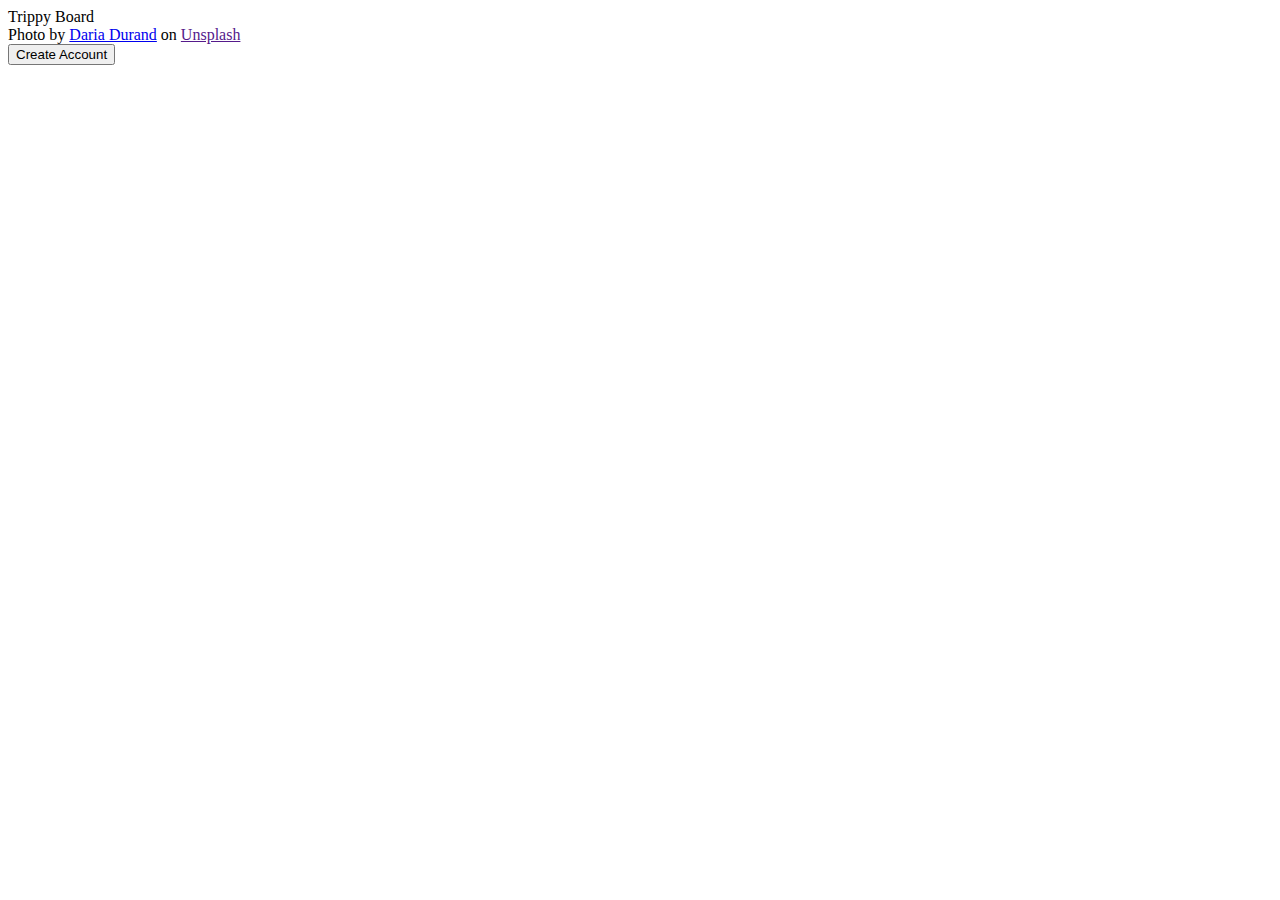
==== index.html @ 34d5bb64 "Create structure of page" ====
<!DOCTYPE html>
<html lang="en">
<head>
    <meta charset="UTF-8">
    <meta name="viewport" content="width=device-width, initial-scale=1.0">
    <title>Trippy Board Sign-Up</title>
    <link rel="stylesheet" href="style.css">
    <link rel="stylesheet" href="../shared-resources/normalize.css">
    <link rel="preconnect" href="https://fonts.googleapis.com">
    <link rel="preconnect" href="https://fonts.gstatic.com" crossorigin>
    <link href="https://fonts.googleapis.com/css2?family=Noto+Sans:ital,wght@0,100..900;1,100..900&display=swap" rel="stylesheet">
</head>
<body>
    <div class="left-side">
        <div class="image-container">
            <div class="title">Trippy Board</div>
            <div class="credit">Photo by <a href="https://unsplash.com/photos/red-blue-and-yellow-light-pBgk59b9CNs">Daria Durand</a> on <a href="">Unsplash</a></div>    
        </div>
    </div>

    <div class="right-side">
        <form action="">

        </form>
    
        <button>Create Account</button>
    
        <div class="login">
            
        </div>
    
    </div>
</body>
</html>
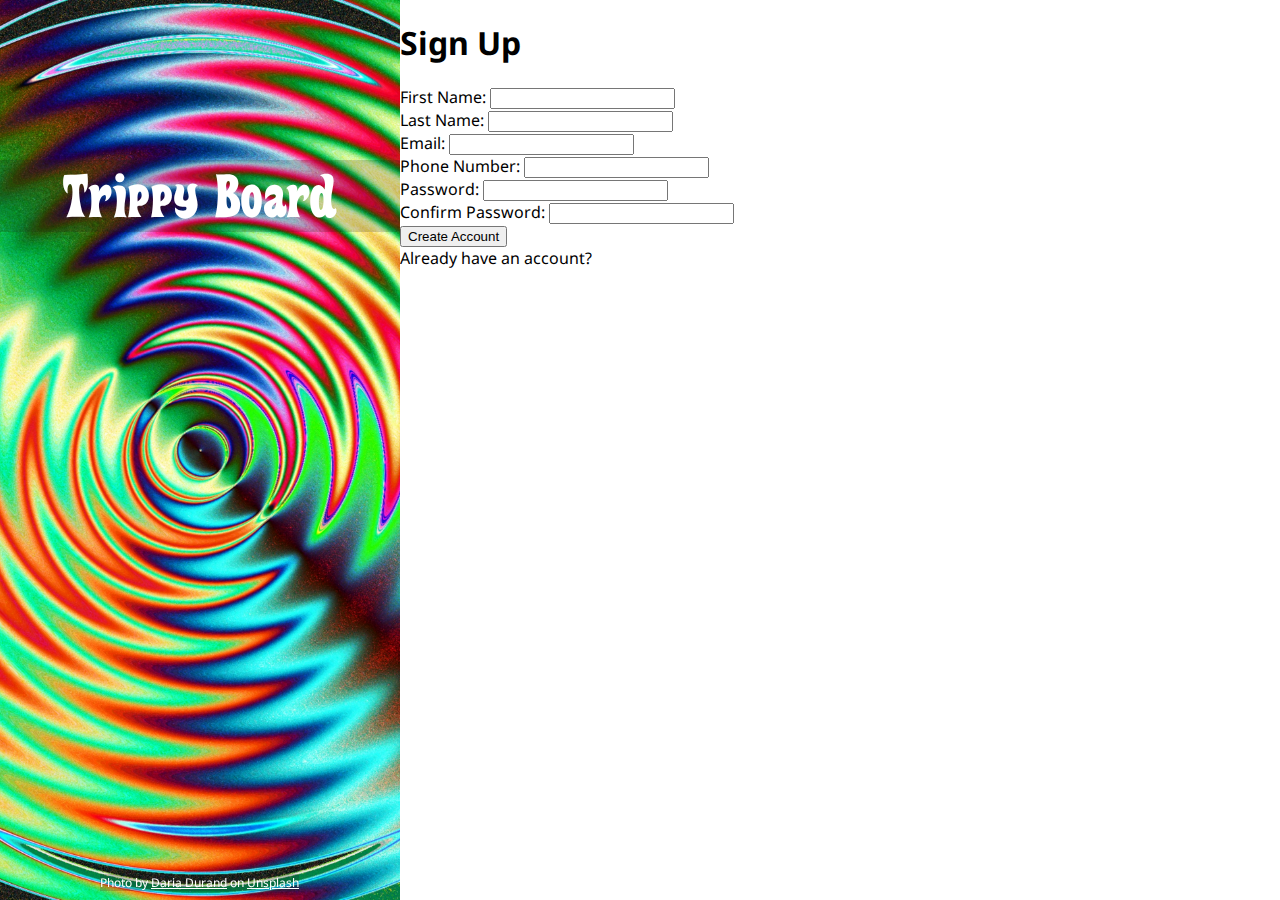
==== commit 6bc36f1a: "Create additional containers for right size elements" ====
--- a/index.html
+++ b/index.html
@@ -3,7 +3,7 @@
 <head>
     <meta charset="UTF-8">
     <meta name="viewport" content="width=device-width, initial-scale=1.0">
-    <title>Trippy Board Sign-Up</title>
+    <title>Trippy Board | Sign-Up</title>
     <link rel="stylesheet" href="style.css">
     <link rel="stylesheet" href="../shared-resources/normalize.css">
     <link rel="preconnect" href="https://fonts.googleapis.com">
@@ -14,21 +14,52 @@
     <div class="left-side">
         <div class="image-container">
             <div class="title">Trippy Board</div>
-            <div class="credit">Photo by <a href="https://unsplash.com/photos/red-blue-and-yellow-light-pBgk59b9CNs">Daria Durand</a> on <a href="">Unsplash</a></div>    
+            <div class="credit">Photo by <a href="https://unsplash.com/photos/red-blue-and-yellow-light-pBgk59b9CNs">Daria Durand</a> on <a href="https://unsplash.com/">Unsplash</a></div>    
         </div>
     </div>
 
     <div class="right-side">
-        <form action="">
-
-        </form>
-    
-        <button>Create Account</button>
-    
-        <div class="login">
-            
-        </div>
-    
+        <div class="container">
+            <h1>Sign Up</h1>
+            <form action="#">
+                <div class="name-container">
+                    <div class="form-input">
+                        <label for="first_name">First Name:</label>
+                        <input type="text" id="first_name" name="first_name">
+                    </div>
+                    <div class="form-input">
+                        <label for="last_name">Last Name:</label>
+                        <input type="text" id="last_name" name="last_name">
+                    </div>    
+                </div>
+                <div class="details-container">
+                    <div class="form-input">
+                        <label for="email">Email:</label>
+                        <input type="email" id="email" name="email">
+                    </div>
+                    <div class="form-input">
+                        <label for="phone_number">Phone Number:</label>
+                        <input type="tel" id="phone_number" name="phone_number">
+                    </div>    
+                </div>
+                <div class="password-container">
+                    <div class="form-input">
+                        <label for="password">Password:</label>
+                        <input type="password" id="password" name="password">
+                    </div>
+                    <div class="form-input">
+                        <label for="confirm_password">Confirm Password:</label>
+                        <input type="password" id="confirm_password" name="confirm_password">
+                    </div>    
+                </div>
+            </form>
+        
+            <button id="create-btn">Create Account</button>
+        
+            <div class="login">
+                Already have an account? <a href="login.html">Log in</a>
+            </div>    
+        </div>   
     </div>
 </body>
 </html>--- a/style.css
+++ b/style.css
@@ -0,0 +1,59 @@
+:root {
+    font-family: "Noto Sans", sans-serif;
+    --background-color: rgba(29, 29, 29, 0.2);
+}
+
+@font-face {
+    font-family: "Heavy Heap";
+    src: url("fonts/heavy-heap-rg.otf") format("opentype"), /* Modern Browsers */
+         url("fonts/heavy-heap-rg.ttf") format("truetype"); /* Legacy Browsers */
+}
+
+body {
+    margin: 0;
+    display: flex;
+}
+
+.left-side {
+    display: flex;
+    flex-direction: column;
+    max-width: 400px;
+    min-height: 100vh;
+    flex: 1;
+}
+
+.image-container {
+    display: inline-block;
+    background-image: url("side-pic.jpg");
+    background-color: #cccccc;
+    -webkit-background-size: cover;
+    -moz-background-size: cover;
+    -o-background-size: cover;
+    background-size: cover;
+    color: white;
+    background-position: center;
+    background-repeat: no-repeat;
+    border: none;
+    height: 100vh;
+    min-width: 400px;
+    text-align: center;
+}
+
+.title {
+    font-size: 60px;
+    margin-top: 40%;
+    font-family: "Heavy Heap";
+    background-color: var(--background-color, #1d1d1d);
+}
+
+.credit {
+    position: fixed;
+    bottom: 1%;
+    left: 100px;
+    background-color: var(--background-color, #1d1d1d);
+    font-size: 12px;
+}
+
+a {
+    color: white;
+}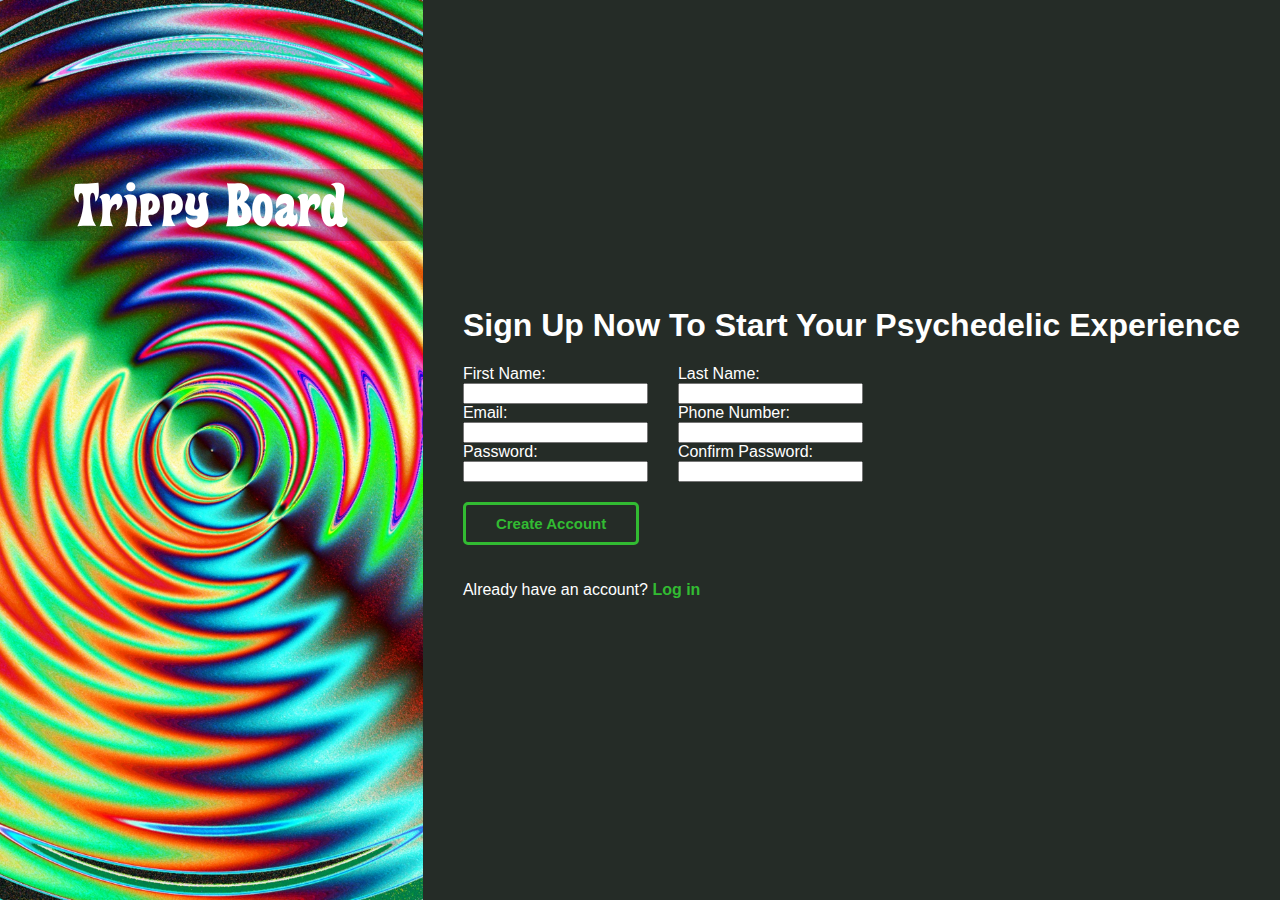
==== commit b684a5f7: "Remove credit, update sign up message, and change font to Roboto" ====
--- a/index.html
+++ b/index.html
@@ -8,19 +8,18 @@
     <link rel="stylesheet" href="../shared-resources/normalize.css">
     <link rel="preconnect" href="https://fonts.googleapis.com">
     <link rel="preconnect" href="https://fonts.gstatic.com" crossorigin>
-    <link href="https://fonts.googleapis.com/css2?family=Noto+Sans:ital,wght@0,100..900;1,100..900&display=swap" rel="stylesheet">
+    <link href="https://fonts.googleapis.com/css2?family=Roboto:ital,wght@0,100;0,300;0,400;0,500;0,700;0,900;1,100;1,300;1,400;1,500;1,700;1,900&display=swap" rel="stylesheet">
 </head>
 <body>
     <div class="left-side">
         <div class="image-container">
-            <div class="title">Trippy Board</div>
-            <div class="credit">Photo by <a href="https://unsplash.com/photos/red-blue-and-yellow-light-pBgk59b9CNs">Daria Durand</a> on <a href="https://unsplash.com/">Unsplash</a></div>    
+            <div class="title">Trippy Board</div>  
         </div>
     </div>
 
     <div class="right-side">
         <div class="container">
-            <h1>Sign Up</h1>
+            <h1>Sign Up Now To Start Your Psychedelic Experience</h1>
             <form action="#">
                 <div class="name-container">
                     <div class="form-input">
@@ -56,9 +55,7 @@
         
             <button id="create-btn">Create Account</button>
         
-            <div class="login">
-                Already have an account? <a href="login.html">Log in</a>
-            </div>    
+            <p class="login">Already have an account? <a href="">Log in</a></p>
         </div>   
     </div>
 </body>
--- a/style.css
+++ b/style.css
@@ -1,6 +1,12 @@
 :root {
+    --background-color: rgb(37, 44, 39);
+    --text-color: rgba(29, 29, 29, 0.2);
+    --font-color: rgb(255, 255, 255);
+    --go-color: rgb(50, 187, 50);
     font-family: "Noto Sans", sans-serif;
-    --background-color: rgba(29, 29, 29, 0.2);
+    background-color: var(--background-color);
+    color: var(--font-color);
+
 }
 
 @font-face {
@@ -17,7 +23,7 @@
 .left-side {
     display: flex;
     flex-direction: column;
-    max-width: 400px;
+    max-width: 450px;
     min-height: 100vh;
     flex: 1;
 }
@@ -43,17 +49,62 @@
     font-size: 60px;
     margin-top: 40%;
     font-family: "Heavy Heap";
-    background-color: var(--background-color, #1d1d1d);
+    background-color: var(--text-color, #1d1d1d);
 }
 
 .credit {
     position: fixed;
     bottom: 1%;
     left: 100px;
-    background-color: var(--background-color, #1d1d1d);
+    background-color: var(--text-color, #1d1d1d);
     font-size: 12px;
 }
 
-a {
-    color: white;
+.credit > a {
+    color: var(--font-color);
+}
+
+.login > a {
+    color: var(--go-color);
+    font-weight: bold;
+    text-decoration: none;
+}
+
+.forgot-password > a {
+    color: black;
+}
+
+.right-side {
+    display: flex;
+    flex-direction: column;
+    justify-content: center;
+    align-items: center;
+    padding: 40px;
+}
+
+.container {
+    margin: auto;
+}
+
+.name-container, .details-container, .password-container {
+    display: flex;
+    gap: 30px;
+    justify-content: flex-start;
+}
+
+.form-input {
+    display: flex;
+    flex-direction: column;
+}
+
+#create-btn {
+    margin: 20px 0;
+    padding: 10px 30px;
+    font-size: 15px;
+    background-color: var(--background-color);
+    color: var(--go-color);
+    font-weight: bold;
+    border: none;
+    border-radius: 5px;
+    border-style: solid;
 }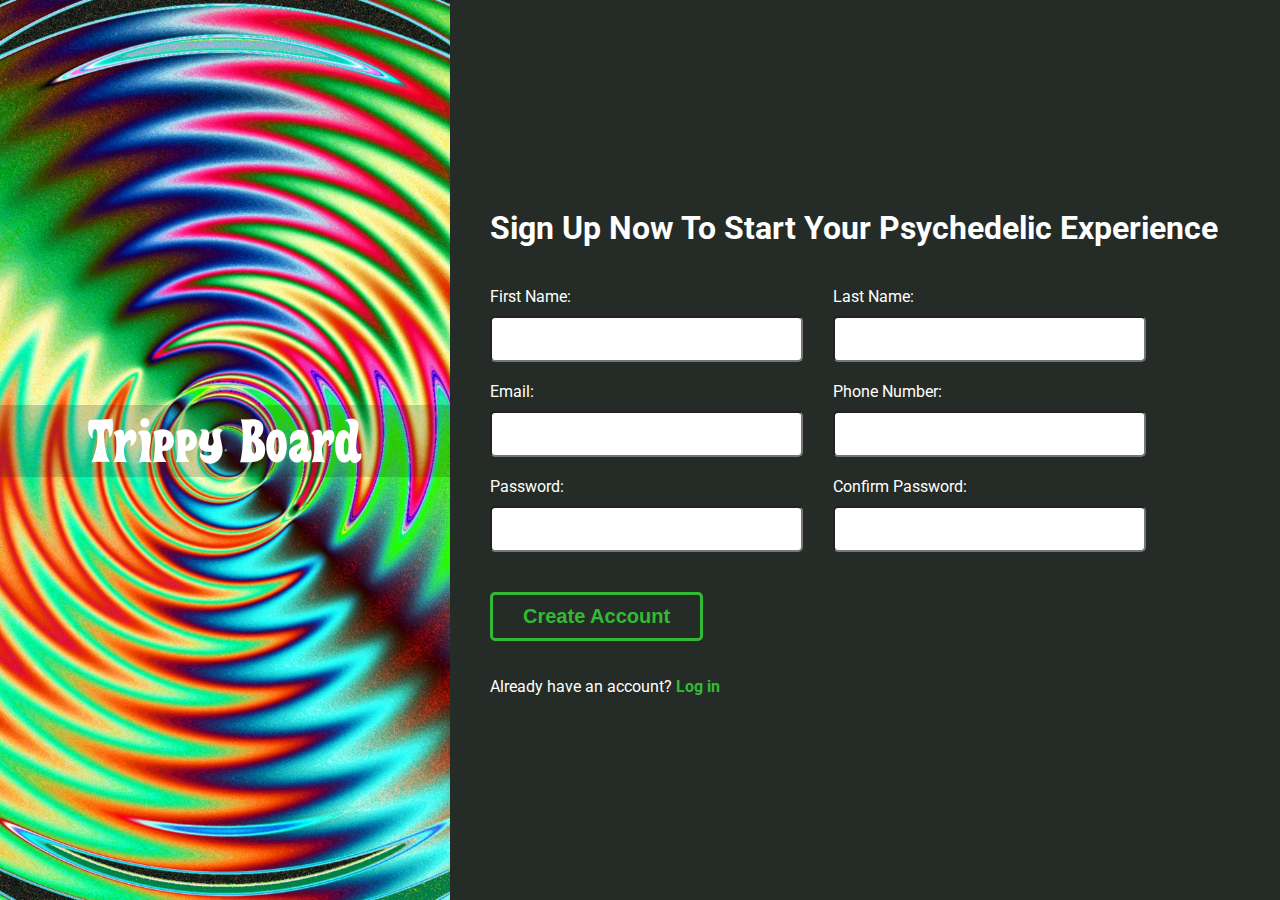
==== commit f7139db4: "Remove link to login page" ====
--- a/index.html
+++ b/index.html
@@ -55,7 +55,7 @@
         
             <button id="create-btn">Create Account</button>
         
-            <p class="login">Already have an account? <a href="">Log in</a></p>
+            <p class="login">Already have an account? <a href="#">Log in</a></p>
         </div>   
     </div>
 </body>
--- a/style.css
+++ b/style.css
@@ -3,10 +3,8 @@
     --text-color: rgba(29, 29, 29, 0.2);
     --font-color: rgb(255, 255, 255);
     --go-color: rgb(50, 187, 50);
-    font-family: "Noto Sans", sans-serif;
+    font-family: "Roboto", sans-serif;
     background-color: var(--background-color);
-    color: var(--font-color);
-
 }
 
 @font-face {
@@ -16,6 +14,9 @@
 }
 
 body {
+    width: 100%;
+    height: 100%;
+    padding: 0;
     margin: 0;
     display: flex;
 }
@@ -41,27 +42,15 @@
     background-repeat: no-repeat;
     border: none;
     height: 100vh;
-    min-width: 400px;
+    max-width: 500px;
     text-align: center;
 }
 
 .title {
     font-size: 60px;
-    margin-top: 40%;
+    margin-top: 45vh;
     font-family: "Heavy Heap";
     background-color: var(--text-color, #1d1d1d);
-}
-
-.credit {
-    position: fixed;
-    bottom: 1%;
-    left: 100px;
-    background-color: var(--text-color, #1d1d1d);
-    font-size: 12px;
-}
-
-.credit > a {
-    color: var(--font-color);
 }
 
 .login > a {
@@ -75,15 +64,19 @@
 }
 
 .right-side {
+    color: var(--font-color);
     display: flex;
     flex-direction: column;
     justify-content: center;
-    align-items: center;
+}
+
+.container {
+    margin: 0 auto;
     padding: 40px;
 }
 
-.container {
-    margin: auto;
+h1 {
+    margin-bottom: 40px;
 }
 
 .name-container, .details-container, .password-container {
@@ -95,12 +88,21 @@
 .form-input {
     display: flex;
     flex-direction: column;
+    gap: 10px;
+}
+
+input {
+    height: 40px;
+    width: 300px;
+    border-radius: 5px;
+    margin-bottom: 20px;
+    padding-left: 7px;
 }
 
 #create-btn {
     margin: 20px 0;
     padding: 10px 30px;
-    font-size: 15px;
+    font-size: 20px;
     background-color: var(--background-color);
     color: var(--go-color);
     font-weight: bold;
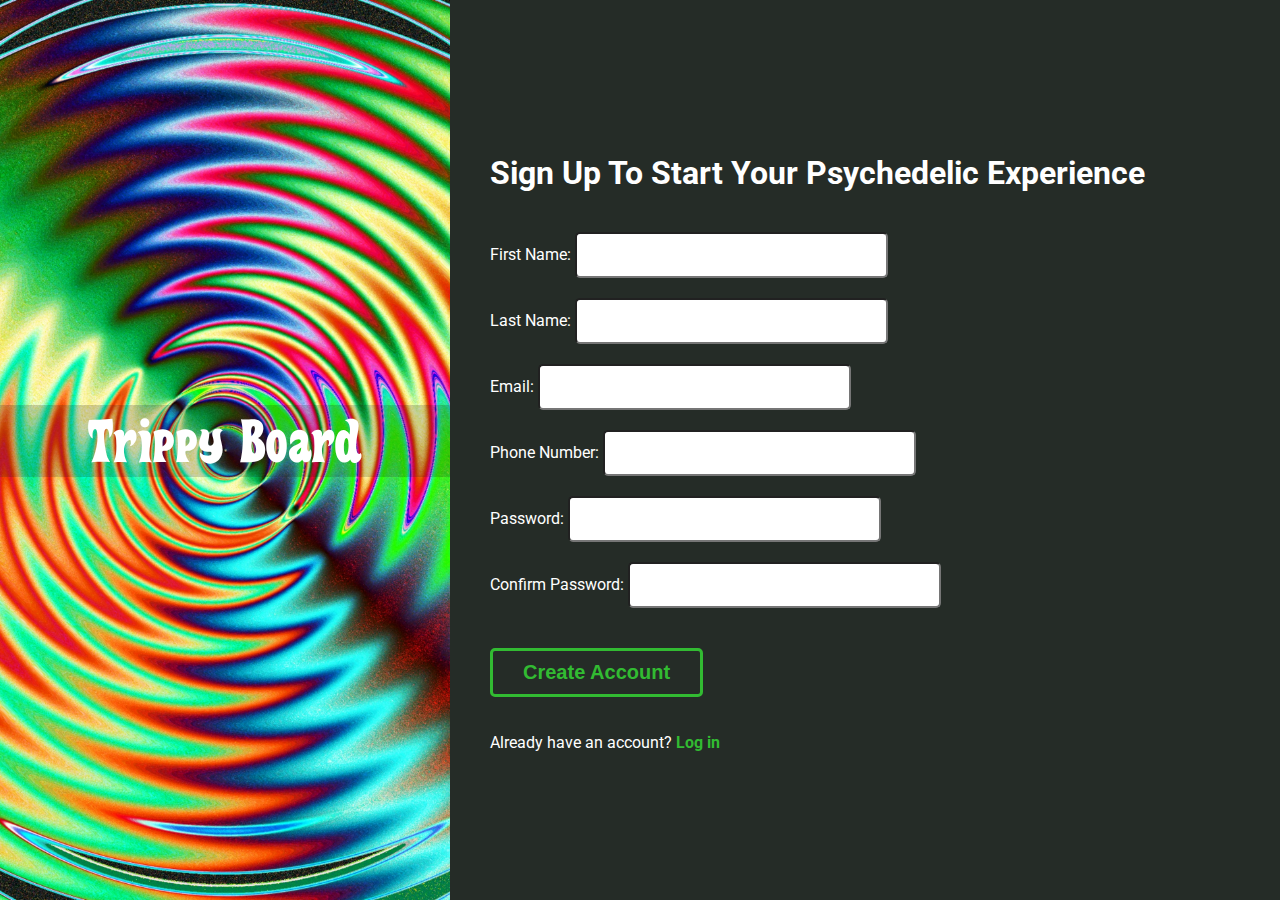
==== commit af14963d: "Create separate containers per form element" ====
--- a/index.html
+++ b/index.html
@@ -16,41 +16,34 @@
             <div class="title">Trippy Board</div>  
         </div>
     </div>
-
     <div class="right-side">
         <div class="container">
-            <h1>Sign Up Now To Start Your Psychedelic Experience</h1>
+            <h1>Sign Up To Start Your Psychedelic Experience</h1>
             <form action="#">
-                <div class="name-container">
-                    <div class="form-input">
-                        <label for="first_name">First Name:</label>
-                        <input type="text" id="first_name" name="first_name">
-                    </div>
-                    <div class="form-input">
-                        <label for="last_name">Last Name:</label>
-                        <input type="text" id="last_name" name="last_name">
-                    </div>    
+                <div class="form-container">
+                    <label for="first_name">First Name:</label>
+                    <input type="text" id="first_name" name="first_name">
                 </div>
-                <div class="details-container">
-                    <div class="form-input">
-                        <label for="email">Email:</label>
-                        <input type="email" id="email" name="email">
-                    </div>
-                    <div class="form-input">
-                        <label for="phone_number">Phone Number:</label>
-                        <input type="tel" id="phone_number" name="phone_number">
-                    </div>    
+                <div class="form-container">
+                    <label for="last_name">Last Name:</label>
+                    <input type="text" id="last_name" name="last_name">
                 </div>
-                <div class="password-container">
-                    <div class="form-input">
-                        <label for="password">Password:</label>
-                        <input type="password" id="password" name="password">
-                    </div>
-                    <div class="form-input">
-                        <label for="confirm_password">Confirm Password:</label>
-                        <input type="password" id="confirm_password" name="confirm_password">
-                    </div>    
+                <div class="form-container">
+                    <label for="email">Email:</label>
+                    <input type="email" id="email" name="email">
                 </div>
+                <div class="form-container">
+                    <label for="phone">Phone Number:</label>
+                    <input type="tel" id="phone" name="phone">
+                </div>
+                <div class="form-container">
+                    <label for="password">Password:</label>
+                    <input type="password" id="password" name="password">
+                </div>
+                <div class="form-container">
+                    <label for="confirm_password">Confirm Password:</label>
+                    <input type="password" id="confirm_password" name="confirm_password">
+                </div> 
             </form>
         
             <button id="create-btn">Create Account</button>
--- a/style.css
+++ b/style.css
@@ -3,6 +3,7 @@
     --text-color: rgba(29, 29, 29, 0.2);
     --font-color: rgb(255, 255, 255);
     --go-color: rgb(50, 187, 50);
+    --light-go-color: hsl(120, 58%, 76%);
     font-family: "Roboto", sans-serif;
     background-color: var(--background-color);
 }
@@ -109,4 +110,12 @@
     border: none;
     border-radius: 5px;
     border-style: solid;
+}
+
+#create-btn:hover {
+    cursor: pointer;
+}
+
+#create-btn:active {
+    color: var(--light-go-color);
 }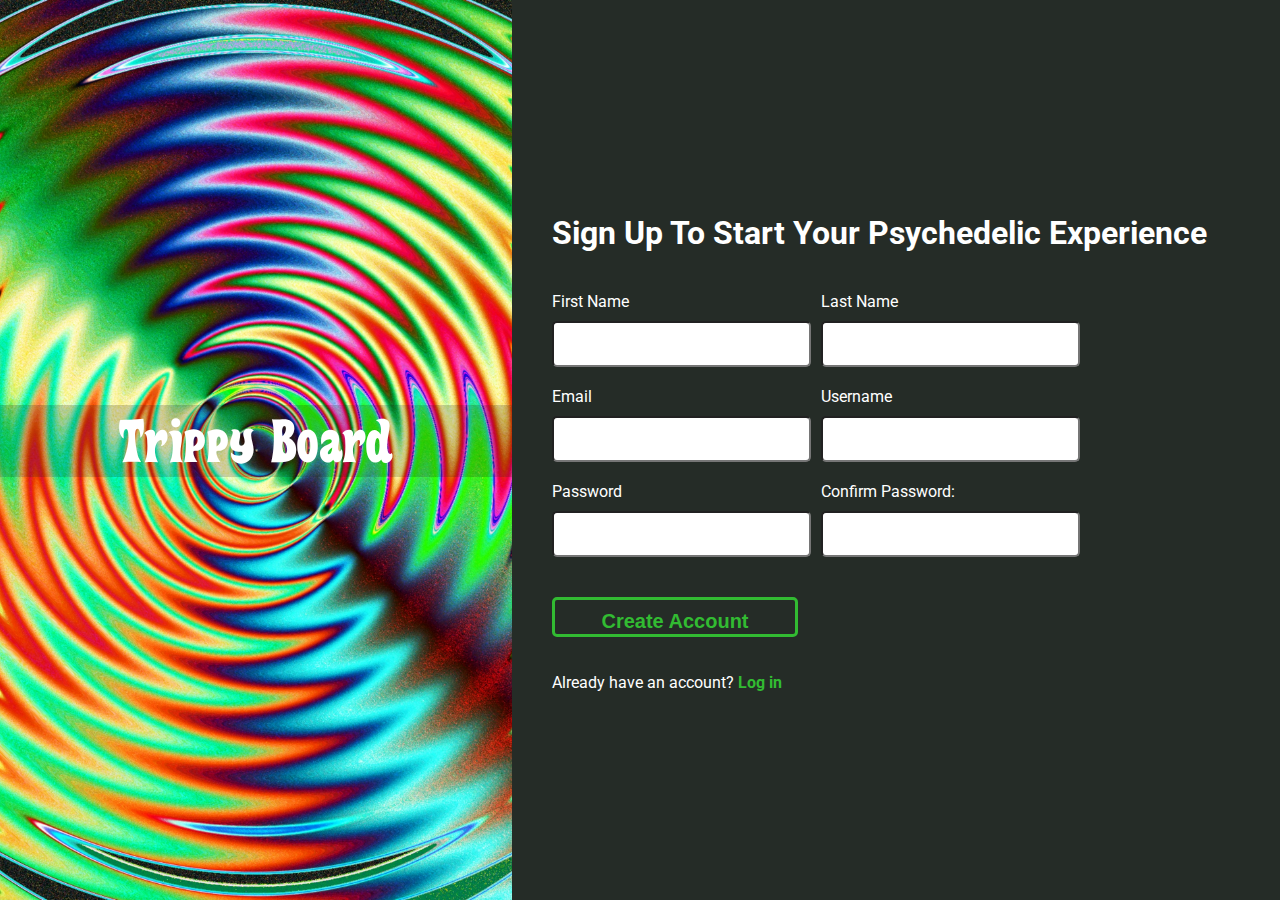
==== commit d2ee718a: "Add form validation" ====
--- a/index.html
+++ b/index.html
@@ -19,35 +19,33 @@
     <div class="right-side">
         <div class="container">
             <h1>Sign Up To Start Your Psychedelic Experience</h1>
-            <form action="#">
+            <form>
                 <div class="form-container">
-                    <label for="first_name">First Name:</label>
-                    <input type="text" id="first_name" name="first_name">
+                    <label for="first_name">First Name</label>
+                    <input type="text" id="first_name" name="first_name" required>
                 </div>
                 <div class="form-container">
-                    <label for="last_name">Last Name:</label>
-                    <input type="text" id="last_name" name="last_name">
+                    <label for="last_name">Last Name</label>
+                    <input type="text" id="last_name" name="last_name" required>
                 </div>
                 <div class="form-container">
-                    <label for="email">Email:</label>
-                    <input type="email" id="email" name="email">
+                    <label for="email">Email</label>
+                    <input type="email" id="email" name="email" required>
                 </div>
                 <div class="form-container">
-                    <label for="phone">Phone Number:</label>
-                    <input type="tel" id="phone" name="phone">
+                    <label for="username">Username</label>
+                    <input type="text" id="username" name="username" required>
                 </div>
                 <div class="form-container">
-                    <label for="password">Password:</label>
-                    <input type="password" id="password" name="password">
+                    <label for="username">Password</label>
+                    <input type="password" id="password" name="password" pattern="(?=.*\d)(?=.*[a-z])(?=.*[A-Z]).{8,}" required>
                 </div>
                 <div class="form-container">
                     <label for="confirm_password">Confirm Password:</label>
-                    <input type="password" id="confirm_password" name="confirm_password">
+                    <input type="password" id="confirm_password" name="confirm_password" pattern="(?=.*\d)(?=.*[a-z])(?=.*[A-Z]).{8,}" required>
                 </div> 
+                <input type="submit" id="create-btn" value="Create Account">
             </form>
-        
-            <button id="create-btn">Create Account</button>
-        
             <p class="login">Already have an account? <a href="#">Log in</a></p>
         </div>   
     </div>
--- a/style.css
+++ b/style.css
@@ -10,40 +10,36 @@
 
 @font-face {
     font-family: "Heavy Heap";
-    src: url("fonts/heavy-heap-rg.otf") format("opentype"), /* Modern Browsers */
-         url("fonts/heavy-heap-rg.ttf") format("truetype"); /* Legacy Browsers */
+    src: url("fonts/heavy-heap-rg.otf") format("opentype")
+}
+
+html, body {
+    width: 100%;
+    height: 100%;
+    margin: 0;
+    padding: 0;
 }
 
 body {
-    width: 100%;
-    height: 100%;
-    padding: 0;
-    margin: 0;
     display: flex;
+    flex-wrap: wrap;
 }
 
 .left-side {
-    display: flex;
-    flex-direction: column;
-    max-width: 450px;
-    min-height: 100vh;
-    flex: 1;
+    width: 40%;
 }
 
 .image-container {
     display: inline-block;
     background-image: url("side-pic.jpg");
     background-color: #cccccc;
-    -webkit-background-size: cover;
-    -moz-background-size: cover;
-    -o-background-size: cover;
     background-size: cover;
     color: white;
     background-position: center;
     background-repeat: no-repeat;
     border: none;
     height: 100vh;
-    max-width: 500px;
+    width: 40vw;
     text-align: center;
 }
 
@@ -65,14 +61,19 @@
 }
 
 .right-side {
+    width: 60%;
     color: var(--font-color);
     display: flex;
     flex-direction: column;
     justify-content: center;
 }
 
+form {
+    display: flex;
+    flex-flow: row wrap;
+}
+
 .container {
-    margin: 0 auto;
     padding: 40px;
 }
 
@@ -80,22 +81,18 @@
     margin-bottom: 40px;
 }
 
-.name-container, .details-container, .password-container {
-    display: flex;
-    gap: 30px;
-    justify-content: flex-start;
-}
-
-.form-input {
+.form-container {
     display: flex;
     flex-direction: column;
     gap: 10px;
+    justify-content: center;
 }
 
 input {
     height: 40px;
-    width: 300px;
+    width: calc(20vw - 10px);
     border-radius: 5px;
+    margin-right: 10px;
     margin-bottom: 20px;
     padding-left: 7px;
 }
@@ -118,4 +115,38 @@
 
 #create-btn:active {
     color: var(--light-go-color);
-}+}
+
+@media (max-width: 768px) {
+    .left-side, .right-side {
+        width: 100%;
+    }
+    
+    .image-container {
+        width: 100vw;
+        height: 30vh;
+    }
+
+    .title {
+        margin-top: 20vw;
+    }
+
+    .container {
+        display: flex;
+        flex-direction: column;
+        justify-content: center;
+        align-items: center;
+    }
+
+    h1 {
+        text-align: center;
+    }
+
+    form {
+        display: inline;
+    }
+
+    input {
+        width: 50vw;
+    }
+}
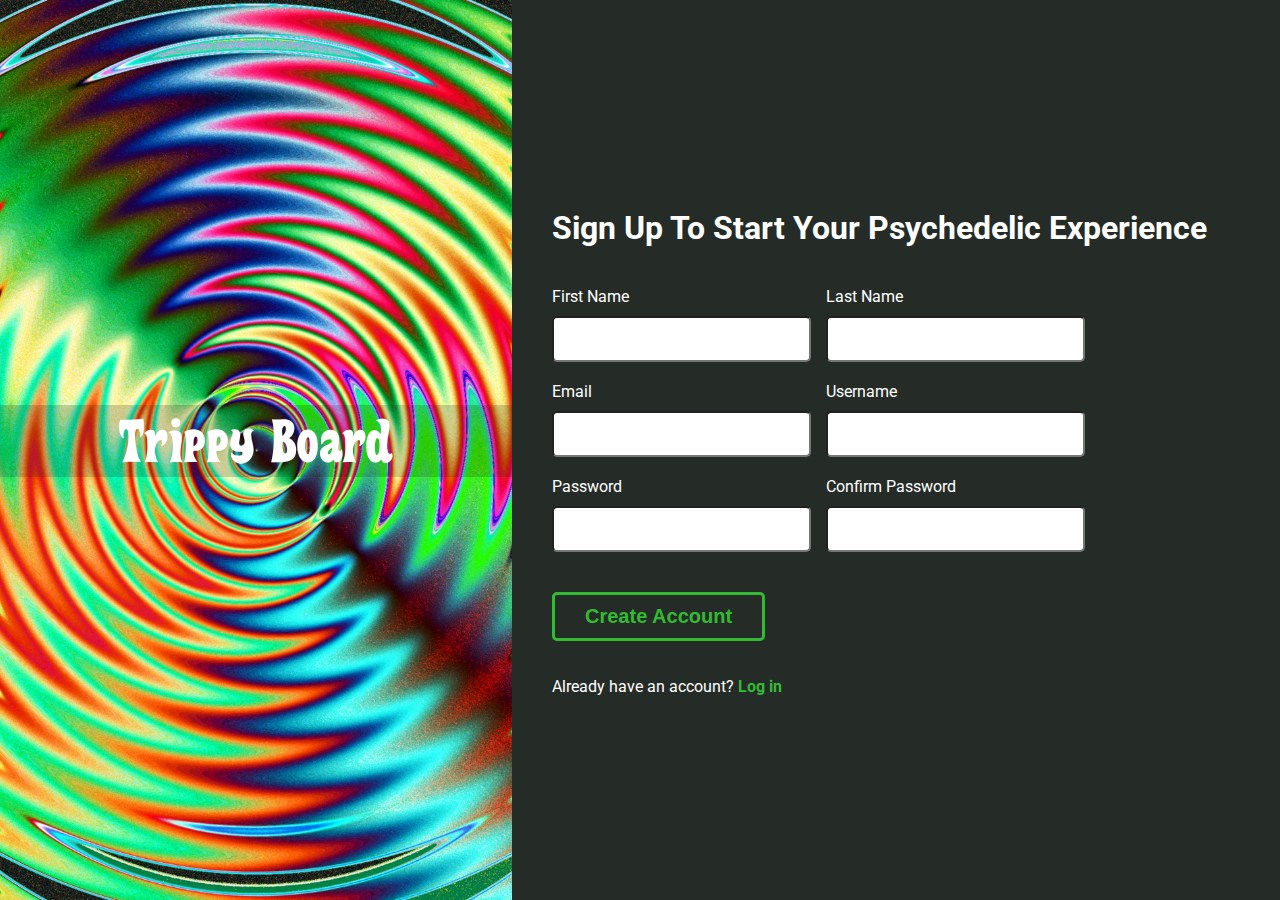
==== commit 30dcd44e: "Remove colon from 'Confirm Password" ====
--- a/index.html
+++ b/index.html
@@ -41,7 +41,7 @@
                     <input type="password" id="password" name="password" pattern="(?=.*\d)(?=.*[a-z])(?=.*[A-Z]).{8,}" required>
                 </div>
                 <div class="form-container">
-                    <label for="confirm_password">Confirm Password:</label>
+                    <label for="confirm_password">Confirm Password</label>
                     <input type="password" id="confirm_password" name="confirm_password" pattern="(?=.*\d)(?=.*[a-z])(?=.*[A-Z]).{8,}" required>
                 </div> 
                 <input type="submit" id="create-btn" value="Create Account">
--- a/style.css
+++ b/style.css
@@ -88,11 +88,11 @@
     justify-content: center;
 }
 
-input {
+.form-container > input {
     height: 40px;
     width: calc(20vw - 10px);
     border-radius: 5px;
-    margin-right: 10px;
+    margin-right: 15px;
     margin-bottom: 20px;
     padding-left: 7px;
 }
@@ -146,7 +146,16 @@
         display: inline;
     }
 
-    input {
+    .form-container > input {
+        height: 40px;
+        width: 50vw;
+        border-radius: 5px;
+        margin-right: 15px;
+        margin-bottom: 20px;
+        padding-left: 7px;
+    }
+
+    #create-btn {
         width: 50vw;
     }
 }
